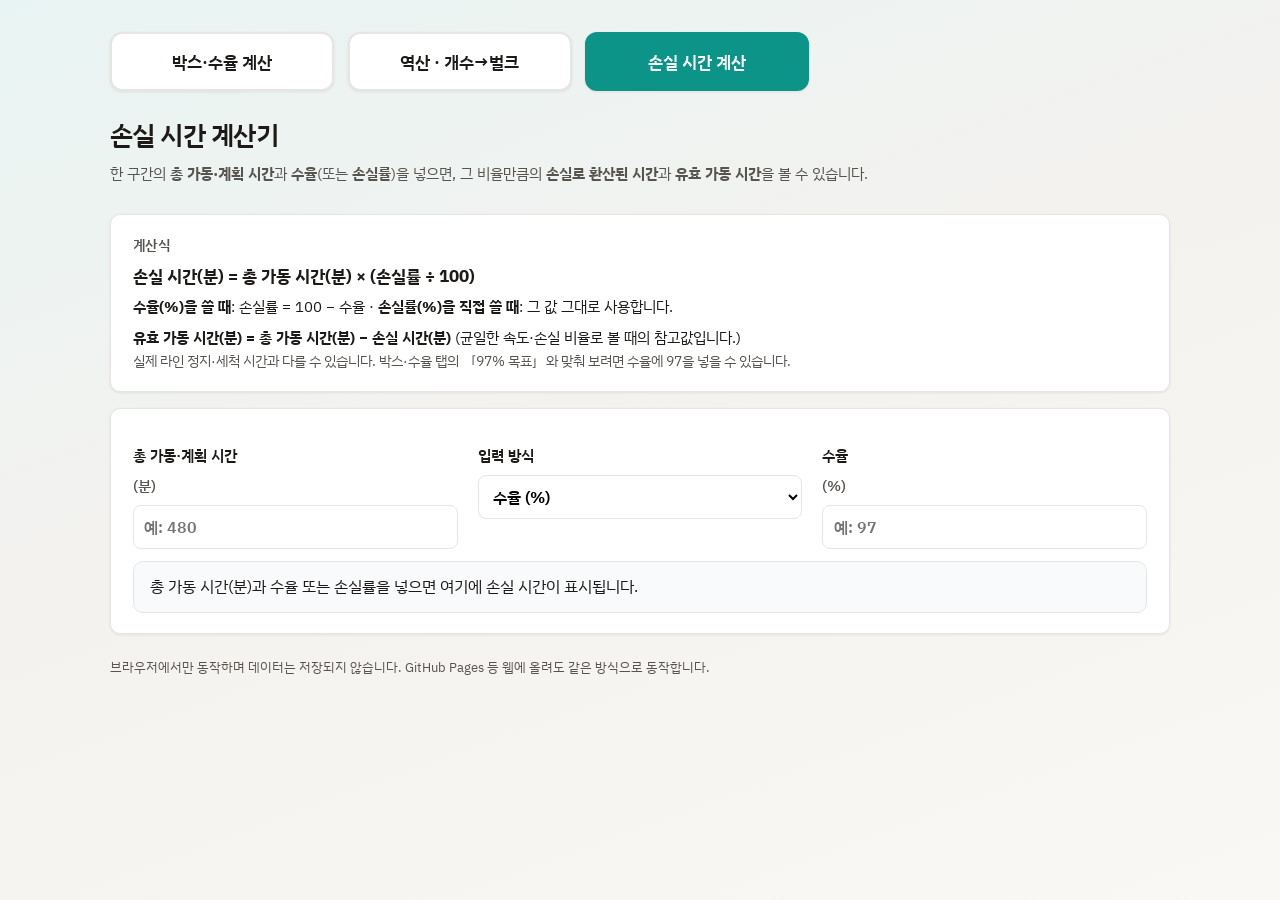
==== loss.html @ e87b4ce0 "feat: 손실 시간 계산기 탭 및 Pages 배포용 파일 포함 Made-with: Cursor" ====
<!DOCTYPE html>
<html lang="ko">
<head>
  <meta charset="UTF-8" />
  <title>손실 시간 계산기로 이동 중…</title>
  <meta http-equiv="refresh" content="0; url=index.html#loss" />
  <link rel="canonical" href="index.html#loss" />
  <script>location.replace("index.html#loss");</script>
</head>
<body>
  <p><a href="index.html#loss">손실 시간 계산기</a>로 이동합니다.</p>
</body>
</html>
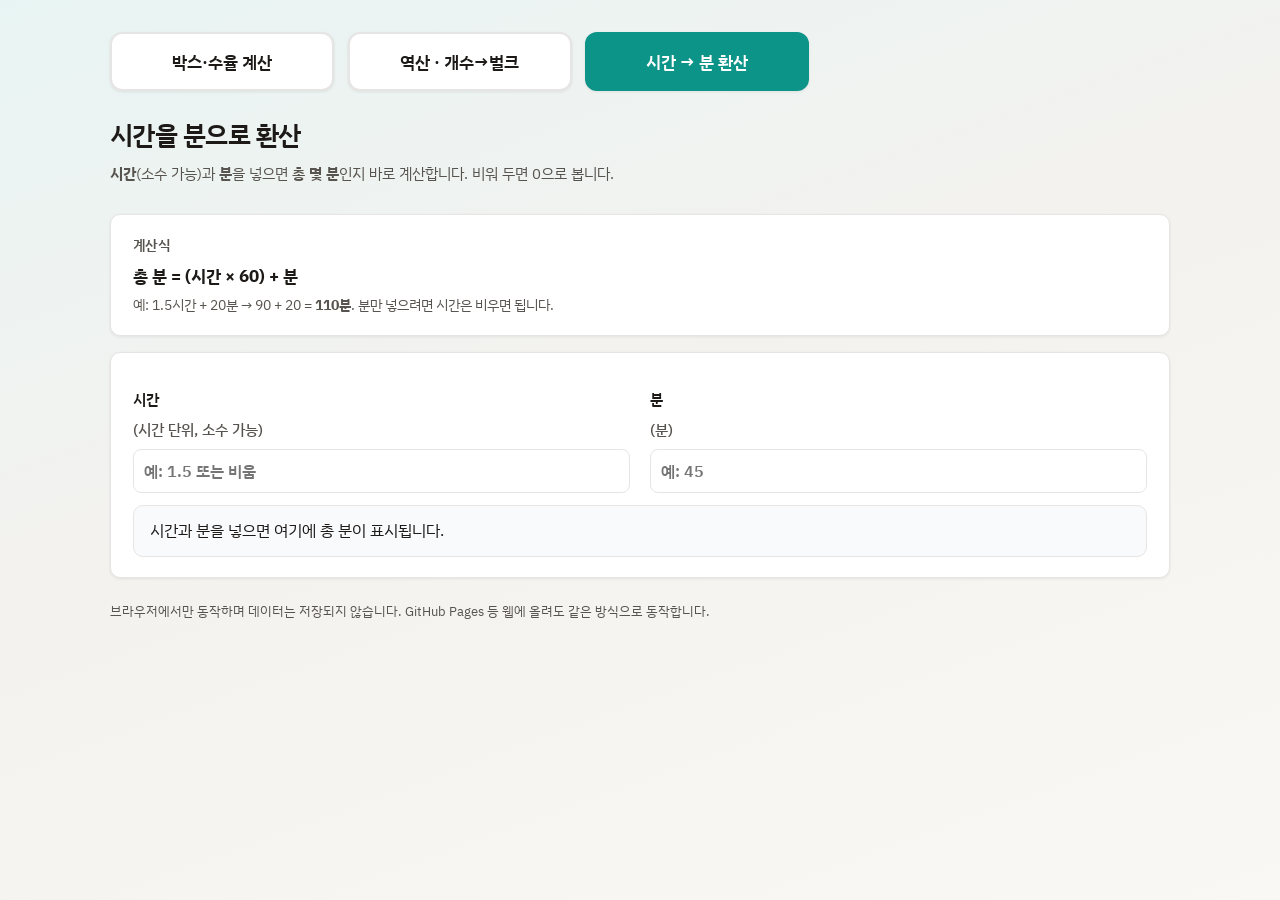
==== commit 1b9b1362: "fix: 손실률 탭을 시간→분 환산 계산기로 변경 (?v=4) Made-with: Cursor" ====
--- a/loss.html
+++ b/loss.html
@@ -2,12 +2,12 @@
 <html lang="ko">
 <head>
   <meta charset="UTF-8" />
-  <title>손실 시간 계산기로 이동 중…</title>
+  <title>시간 → 분 환산으로 이동 중…</title>
   <meta http-equiv="refresh" content="0; url=index.html#loss" />
   <link rel="canonical" href="index.html#loss" />
   <script>location.replace("index.html#loss");</script>
 </head>
 <body>
-  <p><a href="index.html#loss">손실 시간 계산기</a>로 이동합니다.</p>
+  <p><a href="index.html#loss">시간 → 분 환산</a>으로 이동합니다.</p>
 </body>
 </html>
